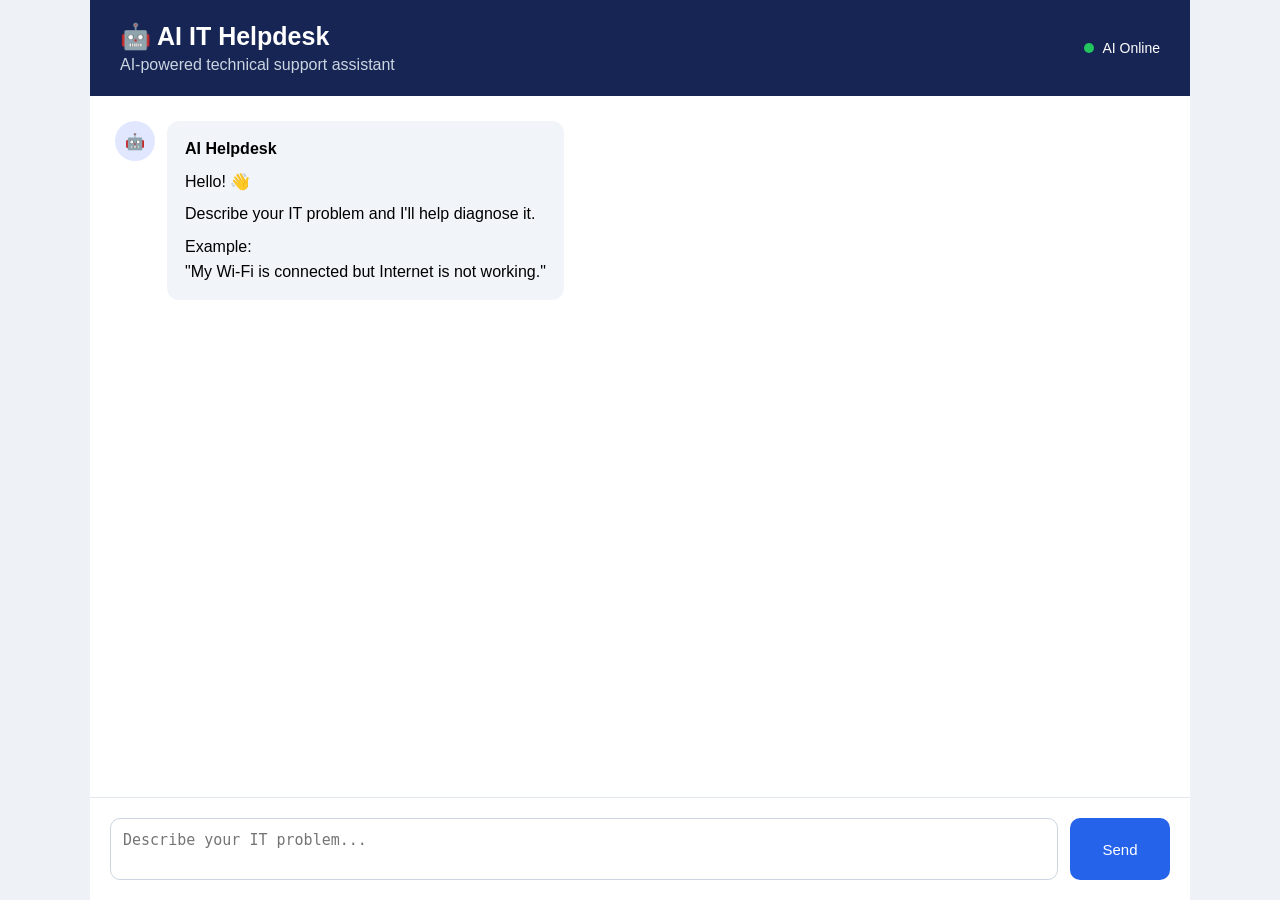
==== static/index.html @ d5bd2566 "Final commit" ====
<!DOCTYPE html>
<html lang="en">

<head>
    <meta charset="UTF-8">

    <meta
        name="viewport"
        content="width=device-width, initial-scale=1.0"
    >

    <title>AI IT Helpdesk Agent</title>

    <link
        rel="stylesheet"
        href="/static/style.css"
    >
</head>

<body>

    <div class="app">

        <header class="header">

            <div>
                <h1>🤖 AI IT Helpdesk</h1>

                <p>
                    AI-powered technical support assistant
                </p>
            </div>

            <div class="status">
                <span></span>
                AI Online
            </div>

        </header>


        <main class="chat-container">

            <div id="chatBox" class="chat-box">

                <div class="message bot">

                    <div class="avatar">
                        🤖
                    </div>

                    <div class="bubble">

                        <strong>
                            AI Helpdesk
                        </strong>

                        <p>
                            Hello! 👋
                        </p>

                        <p>
                            Describe your IT problem and
                            I'll help diagnose it.
                        </p>

                        <p>
                            Example:
                            <br>
                            "My Wi-Fi is connected but
                            Internet is not working."
                        </p>

                    </div>

                </div>

            </div>


            <div class="input-area">

                <textarea
                    id="messageInput"
                    placeholder="Describe your IT problem..."
                    rows="2"
                ></textarea>

                <button
                    id="sendButton"
                    onclick="sendMessage()"
                >
                    Send
                </button>

            </div>

        </main>

    </div>


    <script src="/static/script.js"></script>

</body>

</html>
---- static/style.css ----
* {
    box-sizing: border-box;
    margin: 0;
    padding: 0;
}

body {
    font-family: Arial, sans-serif;
    background: #eef2f7;
    height: 100vh;
}

.app {
    width: 100%;
    max-width: 1100px;
    height: 100vh;
    margin: auto;
    background: white;
    display: flex;
    flex-direction: column;
}

.header {
    background: #172554;
    color: white;
    padding: 22px 30px;

    display: flex;
    justify-content: space-between;
    align-items: center;
}

.header h1 {
    font-size: 25px;
    margin-bottom: 5px;
}

.header p {
    color: #cbd5e1;
}

.status {
    display: flex;
    align-items: center;
    gap: 8px;
    font-size: 14px;
}

.status span {
    width: 10px;
    height: 10px;
    background: #22c55e;
    border-radius: 50%;
}

.chat-container {
    flex: 1;
    display: flex;
    flex-direction: column;
    overflow: hidden;
}

.chat-box {
    flex: 1;
    padding: 25px;
    overflow-y: auto;
}

.message {
    display: flex;
    gap: 12px;
    margin-bottom: 20px;
}

.avatar {
    width: 40px;
    height: 40px;

    display: flex;
    justify-content: center;
    align-items: center;

    background: #e0e7ff;
    border-radius: 50%;
}

.bubble {
    max-width: 75%;
    background: #f1f5f9;
    padding: 15px 18px;
    border-radius: 12px;
    line-height: 1.6;
}

.bubble strong {
    display: block;
    margin-bottom: 5px;
}

.bubble p {
    margin-top: 7px;
}

.user {
    justify-content: flex-end;
}

.user .bubble {
    background: #dbeafe;
}

.user .avatar {
    order: 2;
    background: #bfdbfe;
}

.input-area {
    padding: 20px;
    border-top: 1px solid #e2e8f0;

    display: flex;
    gap: 12px;
}

textarea {
    flex: 1;
    resize: none;

    border: 1px solid #cbd5e1;
    border-radius: 10px;

    padding: 12px;
    font-size: 15px;
    outline: none;
}

textarea:focus {
    border-color: #2563eb;
}

button {
    width: 100px;

    border: none;
    border-radius: 10px;

    background: #2563eb;
    color: white;

    font-size: 15px;
    cursor: pointer;
}

button:hover {
    background: #1d4ed8;
}

button:disabled {
    background: #94a3b8;
    cursor: not-allowed;
}

@media (max-width: 700px) {

    .header {
        padding: 18px;
    }

    .status {
        display: none;
    }

    .chat-box {
        padding: 15px;
    }

    .bubble {
        max-width: 85%;
    }
}
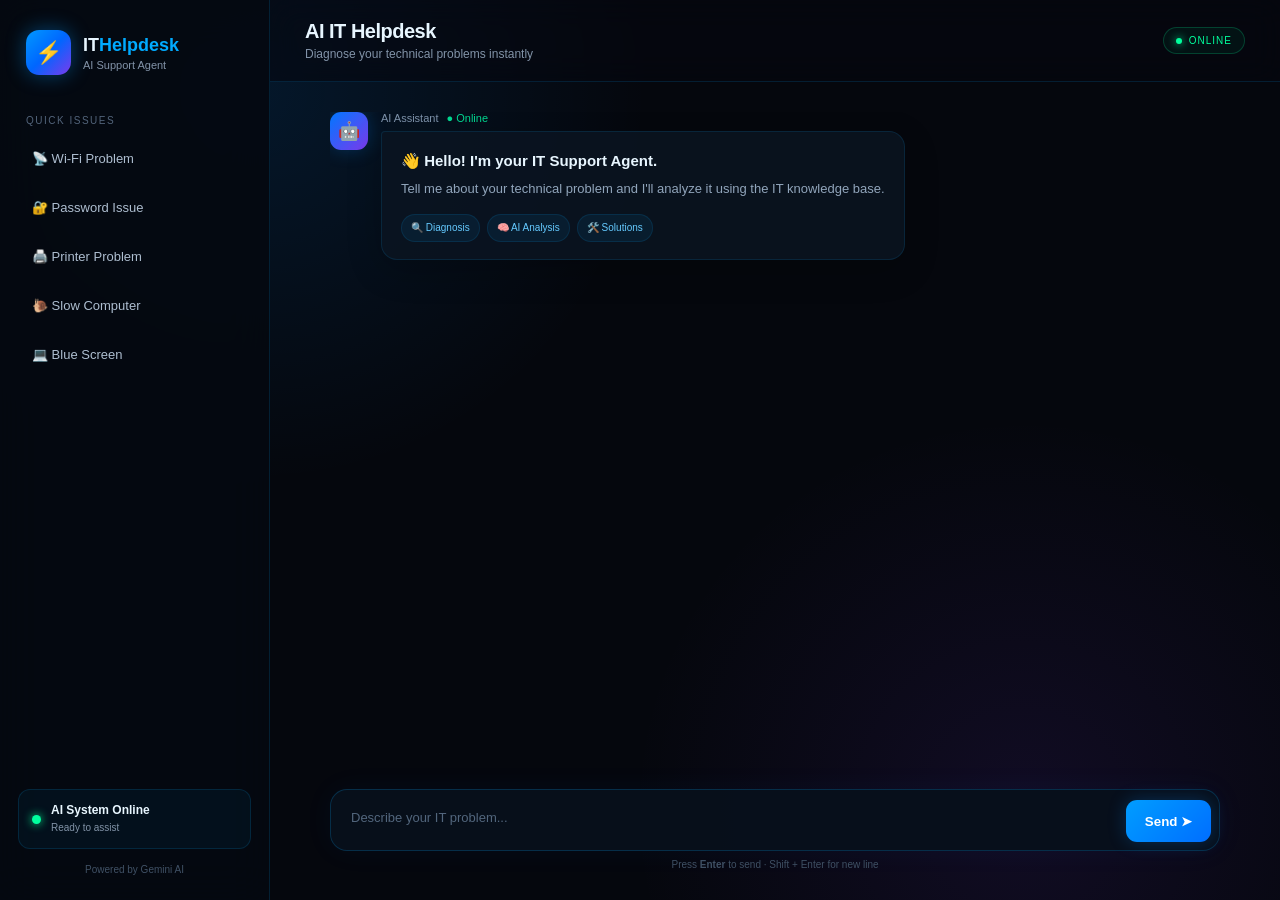
==== commit 98e55999: "Initial Commit" ====
--- a/static/index.html
+++ b/static/index.html
@@ -1,107 +1,167 @@
 <!DOCTYPE html>
 <html lang="en">
-
 <head>
     <meta charset="UTF-8">
+    <meta name="viewport" content="width=device-width, initial-scale=1.0">
 
-    <meta
-        name="viewport"
-        content="width=device-width, initial-scale=1.0"
-    >
+    <title>AI IT Helpdesk</title>
 
-    <title>AI IT Helpdesk Agent</title>
-
-    <link
-        rel="stylesheet"
-        href="/static/style.css"
-    >
+    <link rel="stylesheet" href="style.css">
 </head>
 
 <body>
 
     <div class="app">
 
-        <header class="header">
+        <!-- SIDEBAR -->
+        <aside class="sidebar">
 
-            <div>
-                <h1>🤖 AI IT Helpdesk</h1>
+            <div class="brand">
+                <div class="brand-icon">⚡</div>
 
-                <p>
-                    AI-powered technical support assistant
-                </p>
+                <div>
+                    <h2>IT<span>Helpdesk</span></h2>
+                    <p>AI Support Agent</p>
+                </div>
             </div>
 
-            <div class="status">
-                <span></span>
-                AI Online
+            <div class="sidebar-section">
+                <p class="section-title">QUICK ISSUES</p>
+
+                <button class="quick-btn" onclick="setProblem('Wi-Fi is connected but Internet is not working')">
+                    📡 Wi-Fi Problem
+                </button>
+
+                <button class="quick-btn" onclick="setProblem('I forgot my password')">
+                    🔐 Password Issue
+                </button>
+
+                <button class="quick-btn" onclick="setProblem('My printer is not working')">
+                    🖨️ Printer Problem
+                </button>
+
+                <button class="quick-btn" onclick="setProblem('My computer is very slow')">
+                    🐌 Slow Computer
+                </button>
+
+                <button class="quick-btn" onclick="setProblem('My computer has a blue screen')">
+                    💻 Blue Screen
+                </button>
             </div>
 
-        </header>
+            <div class="sidebar-bottom">
+
+                <div class="status">
+                    <span class="status-dot"></span>
+
+                    <div>
+                        <strong>AI System Online</strong>
+                        <small>Ready to assist</small>
+                    </div>
+                </div>
+
+                <div class="powered">
+                    Powered by Gemini AI
+                </div>
+
+            </div>
+
+        </aside>
 
 
-        <main class="chat-container">
+        <!-- MAIN -->
+        <main class="main">
 
-            <div id="chatBox" class="chat-box">
+            <!-- HEADER -->
+            <header class="topbar">
 
-                <div class="message bot">
+                <div>
+                    <h1>AI IT Helpdesk</h1>
+                    <p>Diagnose your technical problems instantly</p>
+                </div>
 
-                    <div class="avatar">
-                        🤖
-                    </div>
+                <div class="online-badge">
+                    <span></span>
+                    ONLINE
+                </div>
 
-                    <div class="bubble">
+            </header>
 
-                        <strong>
-                            AI Helpdesk
-                        </strong>
 
-                        <p>
-                            Hello! 👋
-                        </p>
+            <!-- CHAT AREA -->
+            <section class="chat-container">
 
-                        <p>
-                            Describe your IT problem and
-                            I'll help diagnose it.
-                        </p>
+                <div id="chatBox" class="chat-box">
 
-                        <p>
-                            Example:
-                            <br>
-                            "My Wi-Fi is connected but
-                            Internet is not working."
-                        </p>
+                    <!-- AI WELCOME -->
+                    <div class="message ai-message">
+
+                        <div class="avatar ai-avatar">
+                            🤖
+                        </div>
+
+                        <div class="message-content">
+
+                            <div class="message-name">
+                                AI Assistant
+                                <span>● Online</span>
+                            </div>
+
+                            <div class="bubble">
+
+                                <h3>👋 Hello! I'm your IT Support Agent.</h3>
+
+                                <p>
+                                    Tell me about your technical problem and
+                                    I'll analyze it using the IT knowledge base.
+                                </p>
+
+                                <div class="welcome-tags">
+                                    <span>🔍 Diagnosis</span>
+                                    <span>🧠 AI Analysis</span>
+                                    <span>🛠️ Solutions</span>
+                                </div>
+
+                            </div>
+
+                        </div>
 
                     </div>
 
                 </div>
 
-            </div>
 
+                <!-- INPUT -->
+                <div class="input-area">
 
-            <div class="input-area">
+                    <div class="input-wrapper">
 
-                <textarea
-                    id="messageInput"
-                    placeholder="Describe your IT problem..."
-                    rows="2"
-                ></textarea>
+                        <textarea
+                            id="message"
+                            placeholder="Describe your IT problem..."
+                            rows="1"
+                        ></textarea>
 
-                <button
-                    id="sendButton"
-                    onclick="sendMessage()"
-                >
-                    Send
-                </button>
+                        <button id="sendBtn" onclick="sendMessage()">
+                            <span>Send</span>
+                            ➤
+                        </button>
 
-            </div>
+                    </div>
+
+                    <div class="input-hint">
+                        Press <b>Enter</b> to send · Shift + Enter for new line
+                    </div>
+
+                </div>
+
+            </section>
 
         </main>
 
     </div>
 
-
-    <script src="/static/script.js"></script>
+    <script src="script.js"></script>
 
 </body>
-
 </html>
--- a/static/style.css
+++ b/static/style.css
@@ -1,180 +1,673 @@
 * {
-    box-sizing: border-box;
     margin: 0;
     padding: 0;
+    box-sizing: border-box;
+}
+
+:root {
+    --bg: #05070d;
+    --panel: #0a0f1c;
+    --panel-light: #101827;
+
+    --blue: #00aaff;
+    --blue-light: #42c8ff;
+
+    --purple: #7c3aed;
+
+    --text: #e8f6ff;
+    --muted: #8293a8;
+
+    --border: rgba(0, 170, 255, 0.15);
 }
 
 body {
-    font-family: Arial, sans-serif;
-    background: #eef2f7;
+    font-family: "Segoe UI", Arial, sans-serif;
+
+    background:
+        radial-gradient(circle at 20% 10%, rgba(0, 140, 255, 0.12), transparent 30%),
+        radial-gradient(circle at 80% 90%, rgba(124, 58, 237, 0.10), transparent 30%),
+        var(--bg);
+
+    color: var(--text);
+
     height: 100vh;
-}
+    overflow: hidden;
+}
+
+
+/* =========================
+   APP
+========================= */
 
 .app {
+    display: flex;
+    height: 100vh;
+}
+
+
+/* =========================
+   SIDEBAR
+========================= */
+
+.sidebar {
+    width: 270px;
+
+    background: rgba(5, 9, 17, 0.92);
+
+    border-right: 1px solid var(--border);
+
+    padding: 25px 18px;
+
+    display: flex;
+    flex-direction: column;
+
+    backdrop-filter: blur(20px);
+}
+
+
+/* BRAND */
+
+.brand {
+    display: flex;
+    align-items: center;
+    gap: 12px;
+
+    padding: 5px 8px 30px;
+}
+
+.brand-icon {
+    width: 45px;
+    height: 45px;
+
+    display: flex;
+    align-items: center;
+    justify-content: center;
+
+    border-radius: 13px;
+
+    background: linear-gradient(
+        135deg,
+        #0099ff,
+        #0066ff,
+        #7c3aed
+    );
+
+    box-shadow:
+        0 0 20px rgba(0, 153, 255, 0.4);
+
+    font-size: 22px;
+}
+
+.brand h2 {
+    font-size: 18px;
+}
+
+.brand h2 span {
+    color: var(--blue);
+}
+
+.brand p {
+    color: var(--muted);
+    font-size: 11px;
+    margin-top: 3px;
+}
+
+
+/* SECTION */
+
+.section-title {
+    color: #53657c;
+
+    font-size: 10px;
+
+    letter-spacing: 1.5px;
+
+    margin: 10px 8px 12px;
+}
+
+
+/* QUICK BUTTONS */
+
+.quick-btn {
     width: 100%;
-    max-width: 1100px;
-    height: 100vh;
-    margin: auto;
-    background: white;
+
+    padding: 12px 13px;
+
+    margin-bottom: 8px;
+
+    border-radius: 10px;
+
+    border: 1px solid transparent;
+
+    background: transparent;
+
+    color: #aebed0;
+
+    text-align: left;
+
+    cursor: pointer;
+
+    transition: 0.25s;
+
+    font-size: 13px;
+}
+
+.quick-btn:hover {
+    background: rgba(0, 170, 255, 0.08);
+
+    border-color: rgba(0, 170, 255, 0.2);
+
+    color: white;
+
+    transform: translateX(4px);
+}
+
+
+/* SIDEBAR BOTTOM */
+
+.sidebar-bottom {
+    margin-top: auto;
+}
+
+.status {
+    display: flex;
+
+    align-items: center;
+
+    gap: 10px;
+
+    padding: 13px;
+
+    border-radius: 12px;
+
+    background: rgba(0, 170, 255, 0.05);
+
+    border: 1px solid var(--border);
+}
+
+.status-dot {
+    width: 9px;
+    height: 9px;
+
+    border-radius: 50%;
+
+    background: #00ff9d;
+
+    box-shadow: 0 0 10px #00ff9d;
+}
+
+.status strong {
+    display: block;
+
+    font-size: 12px;
+}
+
+.status small {
+    color: var(--muted);
+
+    font-size: 10px;
+}
+
+.powered {
+    text-align: center;
+
+    color: #405166;
+
+    font-size: 10px;
+
+    margin-top: 15px;
+}
+
+
+/* =========================
+   MAIN
+========================= */
+
+.main {
+    flex: 1;
+
     display: flex;
     flex-direction: column;
-}
-
-.header {
-    background: #172554;
-    color: white;
-    padding: 22px 30px;
-
-    display: flex;
+
+    min-width: 0;
+}
+
+
+/* TOP BAR */
+
+.topbar {
+    height: 82px;
+
+    display: flex;
+
     justify-content: space-between;
+
     align-items: center;
-}
-
-.header h1 {
-    font-size: 25px;
-    margin-bottom: 5px;
-}
-
-.header p {
-    color: #cbd5e1;
-}
-
-.status {
-    display: flex;
+
+    padding: 0 35px;
+
+    border-bottom: 1px solid var(--border);
+
+    background: rgba(5, 8, 15, 0.6);
+
+    backdrop-filter: blur(15px);
+}
+
+.topbar h1 {
+    font-size: 20px;
+
+    letter-spacing: -0.5px;
+}
+
+.topbar p {
+    color: var(--muted);
+
+    font-size: 12px;
+
+    margin-top: 4px;
+}
+
+.online-badge {
+    display: flex;
+
     align-items: center;
-    gap: 8px;
-    font-size: 14px;
-}
-
-.status span {
-    width: 10px;
-    height: 10px;
-    background: #22c55e;
+
+    gap: 7px;
+
+    padding: 7px 12px;
+
+    border-radius: 20px;
+
+    border: 1px solid rgba(0, 255, 157, 0.2);
+
+    background: rgba(0, 255, 157, 0.05);
+
+    color: #00ff9d;
+
+    font-size: 10px;
+
+    letter-spacing: 1px;
+}
+
+.online-badge span {
+    width: 6px;
+    height: 6px;
+
+    background: #00ff9d;
+
     border-radius: 50%;
-}
+
+    box-shadow: 0 0 8px #00ff9d;
+}
+
+
+/* =========================
+   CHAT
+========================= */
 
 .chat-container {
     flex: 1;
-    display: flex;
+
+    display: flex;
+
     flex-direction: column;
-    overflow: hidden;
+
+    max-width: 950px;
+
+    width: 100%;
+
+    margin: auto;
+
+    padding: 30px;
 }
 
 .chat-box {
     flex: 1;
-    padding: 25px;
+
     overflow-y: auto;
-}
+
+    padding-right: 10px;
+}
+
+
+/* SCROLLBAR */
+
+.chat-box::-webkit-scrollbar {
+    width: 5px;
+}
+
+.chat-box::-webkit-scrollbar-thumb {
+    background: #12324b;
+
+    border-radius: 10px;
+}
+
+
+/* MESSAGE */
 
 .message {
     display: flex;
-    gap: 12px;
-    margin-bottom: 20px;
-}
+
+    gap: 13px;
+
+    margin-bottom: 25px;
+
+    animation: slideUp 0.3s ease;
+}
+
+@keyframes slideUp {
+    from {
+        opacity: 0;
+        transform: translateY(10px);
+    }
+
+    to {
+        opacity: 1;
+        transform: translateY(0);
+    }
+}
+
+
+/* AVATAR */
 
 .avatar {
-    width: 40px;
-    height: 40px;
-
-    display: flex;
+    min-width: 38px;
+    height: 38px;
+
+    display: flex;
+
     justify-content: center;
     align-items: center;
 
-    background: #e0e7ff;
-    border-radius: 50%;
-}
+    border-radius: 11px;
+
+    font-size: 18px;
+}
+
+.ai-avatar {
+    background: linear-gradient(
+        135deg,
+        #0077ff,
+        #7c3aed
+    );
+
+    box-shadow:
+        0 0 18px rgba(0, 140, 255, 0.25);
+}
+
+.user-avatar {
+    background: #162338;
+}
+
+
+/* MESSAGE CONTENT */
+
+.message-content {
+    max-width: 780px;
+}
+
+.message-name {
+    font-size: 11px;
+
+    color: #7d91a9;
+
+    margin-bottom: 7px;
+}
+
+.message-name span {
+    color: #00d68f;
+
+    margin-left: 5px;
+}
+
+
+/* BUBBLE */
 
 .bubble {
-    max-width: 75%;
-    background: #f1f5f9;
-    padding: 15px 18px;
-    border-radius: 12px;
+    background: rgba(11, 20, 34, 0.85);
+
+    border: 1px solid rgba(0, 170, 255, 0.13);
+
+    border-radius: 4px 16px 16px 16px;
+
+    padding: 17px 19px;
+
     line-height: 1.6;
-}
-
-.bubble strong {
-    display: block;
-    margin-bottom: 5px;
+
+    box-shadow:
+        0 10px 35px rgba(0, 0, 0, 0.2);
+}
+
+.bubble h3 {
+    font-size: 15px;
+
+    margin-bottom: 6px;
 }
 
 .bubble p {
-    margin-top: 7px;
-}
-
-.user {
-    justify-content: flex-end;
-}
-
-.user .bubble {
-    background: #dbeafe;
-}
-
-.user .avatar {
-    order: 2;
-    background: #bfdbfe;
-}
+    color: #91a5bb;
+
+    font-size: 13px;
+}
+
+
+/* TAGS */
+
+.welcome-tags {
+    display: flex;
+
+    gap: 7px;
+
+    flex-wrap: wrap;
+
+    margin-top: 14px;
+}
+
+.welcome-tags span {
+    font-size: 10px;
+
+    padding: 5px 9px;
+
+    border-radius: 20px;
+
+    background: rgba(0, 170, 255, 0.08);
+
+    border: 1px solid rgba(0, 170, 255, 0.12);
+
+    color: #65caff;
+}
+
+
+/* USER MESSAGE */
+
+.user-message {
+    flex-direction: row-reverse;
+}
+
+.user-message .message-content {
+    text-align: right;
+}
+
+.user-message .bubble {
+    background: linear-gradient(
+        135deg,
+        #075a91,
+        #123e70
+    );
+
+    border-radius: 16px 4px 16px 16px;
+
+    border-color: rgba(0, 170, 255, 0.25);
+
+    text-align: left;
+}
+
+
+/* =========================
+   INPUT
+========================= */
 
 .input-area {
-    padding: 20px;
-    border-top: 1px solid #e2e8f0;
-
-    display: flex;
-    gap: 12px;
+    padding-top: 20px;
+}
+
+.input-wrapper {
+    display: flex;
+
+    align-items: flex-end;
+
+    gap: 10px;
+
+    padding: 8px;
+
+    border-radius: 17px;
+
+    background: rgba(8, 16, 28, 0.95);
+
+    border: 1px solid rgba(0, 170, 255, 0.2);
+
+    box-shadow:
+        0 0 30px rgba(0, 120, 255, 0.05);
+
+    transition: 0.3s;
+}
+
+.input-wrapper:focus-within {
+    border-color: rgba(0, 170, 255, 0.55);
+
+    box-shadow:
+        0 0 25px rgba(0, 140, 255, 0.12);
 }
 
 textarea {
     flex: 1;
+
     resize: none;
 
-    border: 1px solid #cbd5e1;
-    border-radius: 10px;
+    border: none;
+
+    outline: none;
+
+    background: transparent;
+
+    color: white;
 
     padding: 12px;
-    font-size: 15px;
-    outline: none;
-}
-
-textarea:focus {
-    border-color: #2563eb;
-}
-
-button {
-    width: 100px;
-
+
+    font-family: inherit;
+
+    font-size: 13px;
+
+    min-height: 44px;
+
+    max-height: 120px;
+}
+
+textarea::placeholder {
+    color: #52667d;
+}
+
+
+/* SEND */
+
+#sendBtn {
     border: none;
-    border-radius: 10px;
-
-    background: #2563eb;
+
+    cursor: pointer;
+
+    min-width: 85px;
+
+    height: 42px;
+
+    border-radius: 11px;
+
     color: white;
 
-    font-size: 15px;
-    cursor: pointer;
-}
-
-button:hover {
-    background: #1d4ed8;
-}
-
-button:disabled {
-    background: #94a3b8;
-    cursor: not-allowed;
-}
-
-@media (max-width: 700px) {
-
-    .header {
+    font-weight: 600;
+
+    background: linear-gradient(
+        135deg,
+        #009dff,
+        #006eff
+    );
+
+    box-shadow:
+        0 0 18px rgba(0, 140, 255, 0.25);
+
+    transition: 0.25s;
+}
+
+#sendBtn:hover {
+    transform: translateY(-2px);
+
+    box-shadow:
+        0 0 25px rgba(0, 150, 255, 0.45);
+}
+
+#sendBtn:active {
+    transform: scale(0.97);
+}
+
+
+/* HINT */
+
+.input-hint {
+    text-align: center;
+
+    color: #3f5064;
+
+    font-size: 10px;
+
+    margin-top: 8px;
+}
+
+
+/* =========================
+   AI RESPONSE
+========================= */
+
+.ai-response {
+    color: #c5d4e5;
+
+    font-size: 13px;
+
+    line-height: 1.7;
+
+    white-space: pre-wrap;
+}
+
+
+/* =========================
+   MOBILE
+========================= */
+
+@media (max-width: 750px) {
+
+    .sidebar {
+        display: none;
+    }
+
+    .topbar {
+        padding: 0 18px;
+    }
+
+    .chat-container {
         padding: 18px;
     }
 
-    .status {
+    .online-badge {
         display: none;
     }
 
-    .chat-box {
-        padding: 15px;
-    }
-
-    .bubble {
+    .message-content {
         max-width: 85%;
     }
+
+    #sendBtn {
+        min-width: 55px;
+    }
+
+    #sendBtn span {
+        display: none;
+    }
 }
